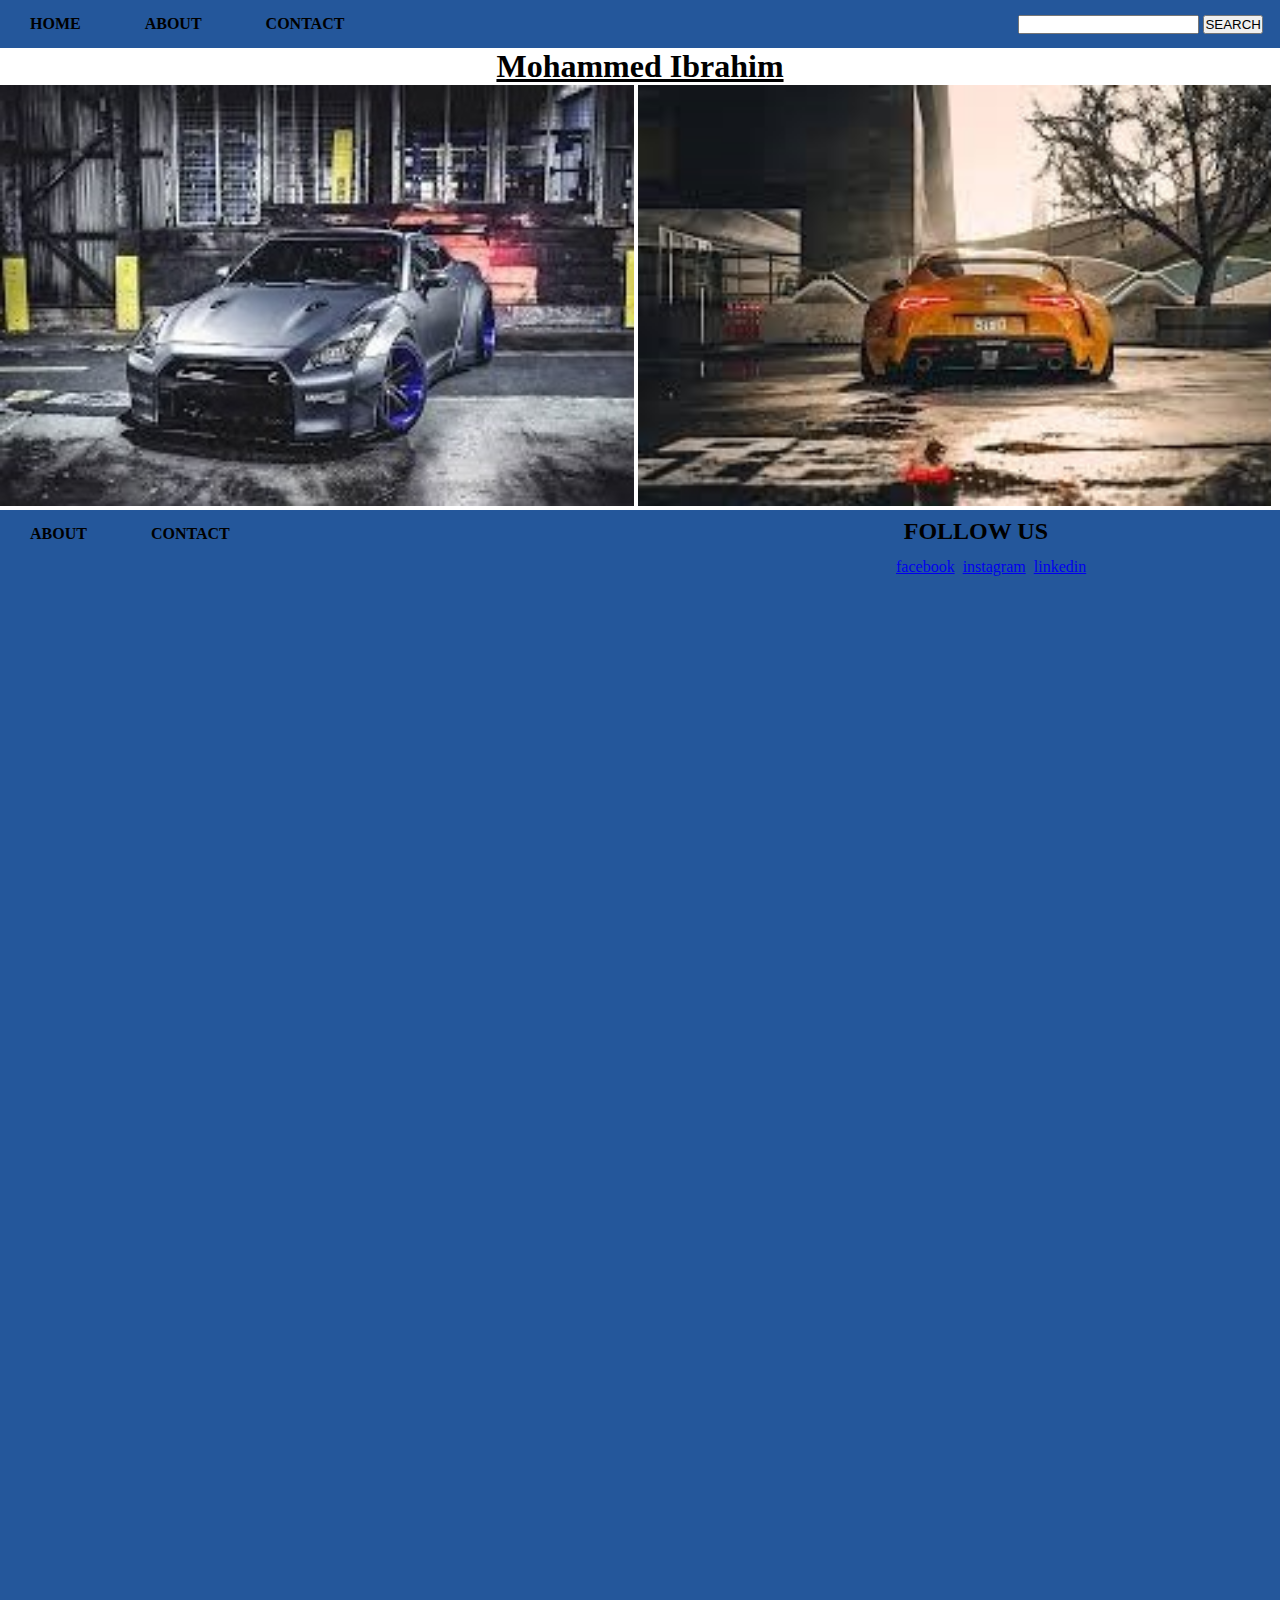
==== index.html @ 298aa694 "1st page added" ====
<!DOCTYPE html>
<html lang="en">
<head>
    <meta charset="UTF-8">
    <meta name="viewport" content="width=device-width, initial-scale=1.0">
    <title>Document</title>
    <link rel="stylesheet" href="/css/style.css">
</head>
<body>
    <div class="cls1">
        <h4>HOME</h4>
        <h4>ABOUT</h4>
        <h4>CONTACT</h4>
        <input type="search" class="sr" name="" id="">
        <button>SEARCH</button>
    </div>
    <h1>mohammed ibrahim</h1>
    <div class="cls2"><img src="/images'/p1.jpg" class="img" alt="image p1">
    <img src="/images'/p2.jpg" alt="no image" class="img"></div>
    <footer class="f"><div>
        <h4>ABOUT</h4>
        <h4>CONTACT</h4>
       
     <h2>FOLLOW US</h2><br>
        <span class="s1"><a href="https://www.facebook.com/">facebook</a></span>
        <span class="span"><a href="https://www.instagram.com/">instagram</a></span><span>
            <a href="https://in.linkedin.com/" class="span">linkedin</a>
        </span></div></footer>
</body>
</html>
---- css/style.css ----
*{
    margin: 0;
    padding: 0;
}
.cls1{
    background-color: rgb(36, 87, 155);
    width: 100vw;
    
}
.f{
    background-color: rgb(36, 87, 155);
    width: 100vw;
    min-height: 100vw;
}
h1{
    text-align: center;
    text-transform: capitalize;
    text-decoration: underline;
}
h2{
    display: inline-block;
    margin-left: 50%;
}
h4{
    display: inline-block;
    margin: 15px 30px;
}
.s1{
    
    margin-left: 70%;
}
.span{
    display: inline-block;
    margin-left: 4px;
}
.sr{
    margin-left: 50%;
}
.img{
    width: 49.5%;
    margin: 0%;
    padding: 0%;
}
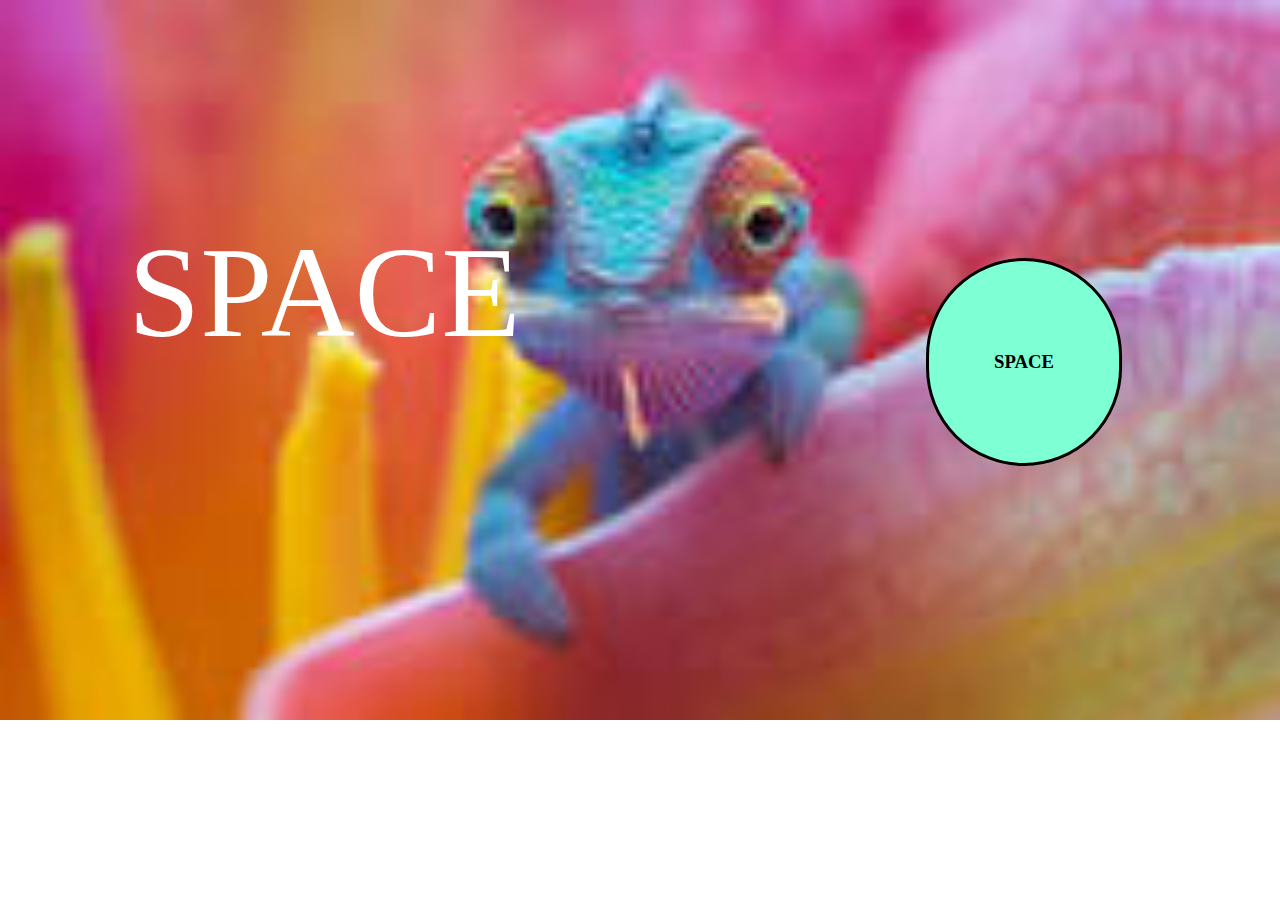
==== commit 3f4b7dae: "2nd task" ====
--- a/index.html
+++ b/index.html
@@ -3,28 +3,18 @@
 <head>
     <meta charset="UTF-8">
     <meta name="viewport" content="width=device-width, initial-scale=1.0">
-    <title>Document</title>
+    <title>BASIC HTML</title>
     <link rel="stylesheet" href="/css/style.css">
 </head>
 <body>
-    <div class="cls1">
-        <h4>HOME</h4>
-        <h4>ABOUT</h4>
-        <h4>CONTACT</h4>
-        <input type="search" class="sr" name="" id="">
-        <button>SEARCH</button>
+    <div class="parent">
+   
+
+    <div class="child">
+        <p>SPACE</p>
+        <img src="/images/p2.jpeg" alt="">
+    <h3 >SPACE</h3>
     </div>
-    <h1>mohammed ibrahim</h1>
-    <div class="cls2"><img src="/images'/p1.jpg" class="img" alt="image p1">
-    <img src="/images'/p2.jpg" alt="no image" class="img"></div>
-    <footer class="f"><div>
-        <h4>ABOUT</h4>
-        <h4>CONTACT</h4>
-       
-     <h2>FOLLOW US</h2><br>
-        <span class="s1"><a href="https://www.facebook.com/">facebook</a></span>
-        <span class="span"><a href="https://www.instagram.com/">instagram</a></span><span>
-            <a href="https://in.linkedin.com/" class="span">linkedin</a>
-        </span></div></footer>
+</div>
 </body>
 </html>--- a/css/style.css
+++ b/css/style.css
@@ -1,43 +1,49 @@
 *{
-    margin: 0;
-    padding: 0;
-}
-.cls1{
-    background-color: rgb(36, 87, 155);
-    width: 100vw;
-    
-}
-.f{
-    background-color: rgb(36, 87, 155);
-    width: 100vw;
-    min-height: 100vw;
-}
-h1{
-    text-align: center;
-    text-transform: capitalize;
-    text-decoration: underline;
-}
-h2{
-    display: inline-block;
-    margin-left: 50%;
-}
-h4{
-    display: inline-block;
-    margin: 15px 30px;
-}
-.s1{
-    
-    margin-left: 70%;
-}
-.span{
-    display: inline-block;
-    margin-left: 4px;
-}
-.sr{
-    margin-left: 50%;
-}
-.img{
-    width: 49.5%;
     margin: 0%;
     padding: 0%;
+}
+.parent{
+    position: relative;
+}
+
+ul{
+    display: inline-block;
+    margin: 10px;
+
+}
+li{
+    display: inline-block;
+    margin-left: 20px;
+}
+.cdiv{
+    background-color: black;
+    color: aliceblue;
+    width: 100%;
+    padding: 20px;
+    position: fixed;
+}
+img{
+   
+    width: 100%;
+}
+p{
+    display: inline;
+    color: white;
+    position: absolute;
+    font-size: 130px;
+    font-family: 'Times New Roman', Times, serif;
+    font-style: normal;
+    left: 10%;
+    top: 30%;
+}
+h3{
+    display: inline-block;
+    border: 3px solid;
+    padding: 90px 65px;
+    border-radius: 100px  ;
+    background-color: aquamarine;
+    position: absolute;
+    left: 80%;
+    top: 50%;
+    transform: translate(-50%,-50%);
 }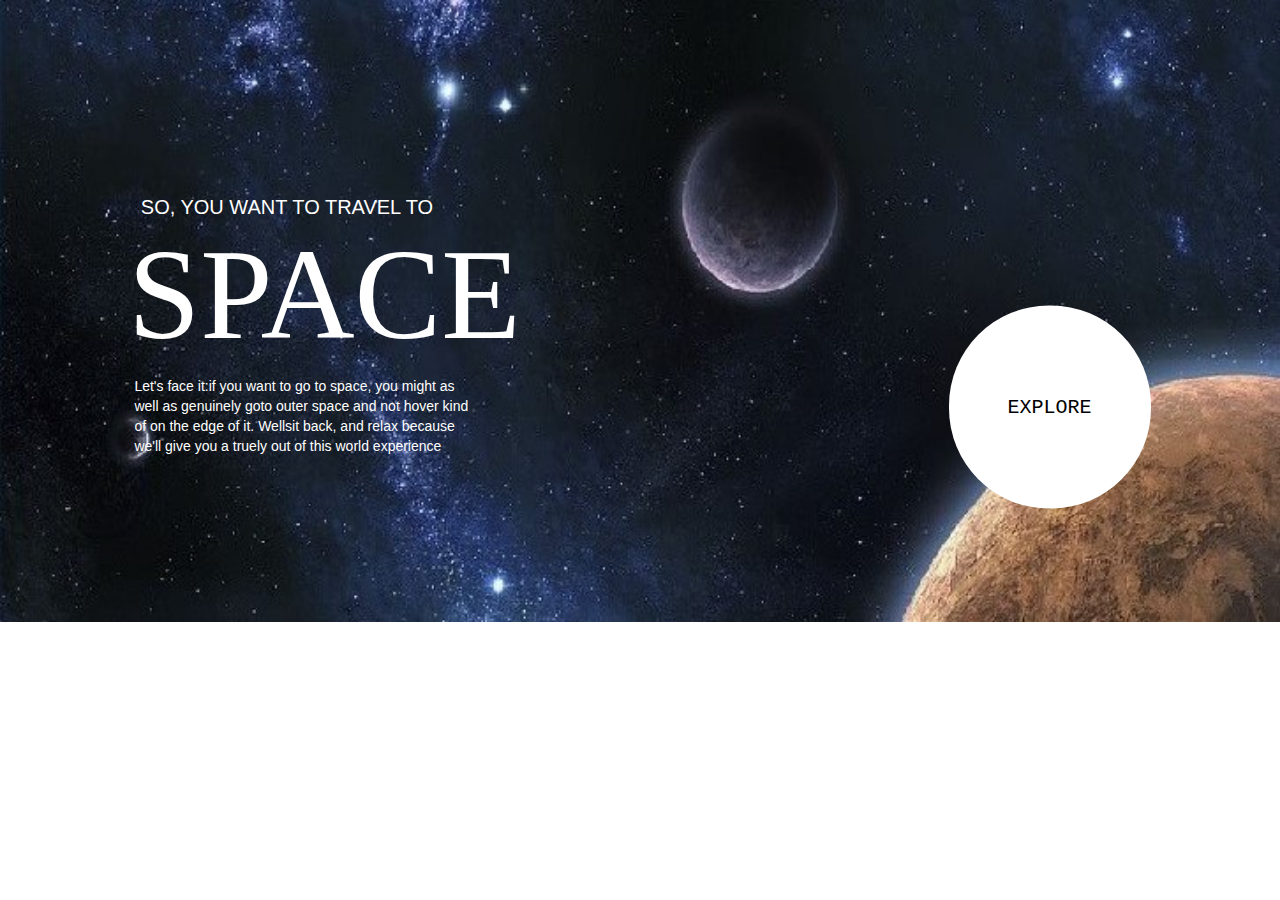
==== commit ddfde45d: "task1 completed" ====
--- a/index.html
+++ b/index.html
@@ -8,12 +8,12 @@
 </head>
 <body>
     <div class="parent">
-   
-
-    <div class="child">
-        <p>SPACE</p>
-        <img src="/images/p2.jpeg" alt="">
-    <h3 >SPACE</h3>
+        <div class="child">
+            <p class="para1">SO, YOU WANT TO TRAVEL TO</p>
+        <p class="para">SPACE</p>
+        <p class="para2">Let's face it:if you want to go to space, you might as well as genuinely goto outer space and not hover kind of on the edge of it. Wellsit back, and relax because we'll give you a truely out of this world experience</p>
+        <img src="/image/p1.jpg" alt="">
+    <p class="h3">EXPLORE</p>
     </div>
 </div>
 </body>
--- a/css/style.css
+++ b/css/style.css
@@ -26,24 +26,49 @@
    
     width: 100%;
 }
-p{
+.para1{
+    display: inline;
+    left: 11%;
+    
+    bottom: 65%;
+    font-family: 'Lucida Sans', 'Lucida Sans Regular', 'Lucida Grande', 'Lucida Sans Unicode', Geneva, Verdana, sans-serif;
+    font-size: 20px;
+    color: white;
+    position: absolute;
+}
+.para2{
+    display: inline;
+    position: absolute;
+    color: white;
+    font-size: 15px;
+    right: 63%;
+    line-height: 20px;
+    left: 10.5%;
+    font-family: 'Lucida Sans', 'Lucida Sans Regular', 'Lucida Grande', 'Lucida Sans Unicode', Geneva, Verdana, sans-serif;
+    font-size: 14px;
+    top: 60%;
+}
+ .para{
     display: inline;
     color: white;
     position: absolute;
     font-size: 130px;
-    font-family: 'Times New Roman', Times, serif;
-    font-style: normal;
+    font-family: Cambria, Cochin, Georgia, Times, 'Times New Roman', serif;
     left: 10%;
-    top: 30%;
+    top: 35%;
+    font-weight: 10;
 }
-h3{
+.h3{
     display: inline-block;
-    border: 3px solid;
-    padding: 90px 65px;
+    border: 3px ;
+    padding: 90px 59px;
     border-radius: 100px  ;
-    background-color: aquamarine;
+    background-color: white;
     position: absolute;
-    left: 80%;
-    top: 50%;
+    font-size: 20px;
+    font-weight: 500;
+    font-family: 'Courier New', Courier, monospace;
+    left: 82%;
+    top:65%;
     transform: translate(-50%,-50%);
 }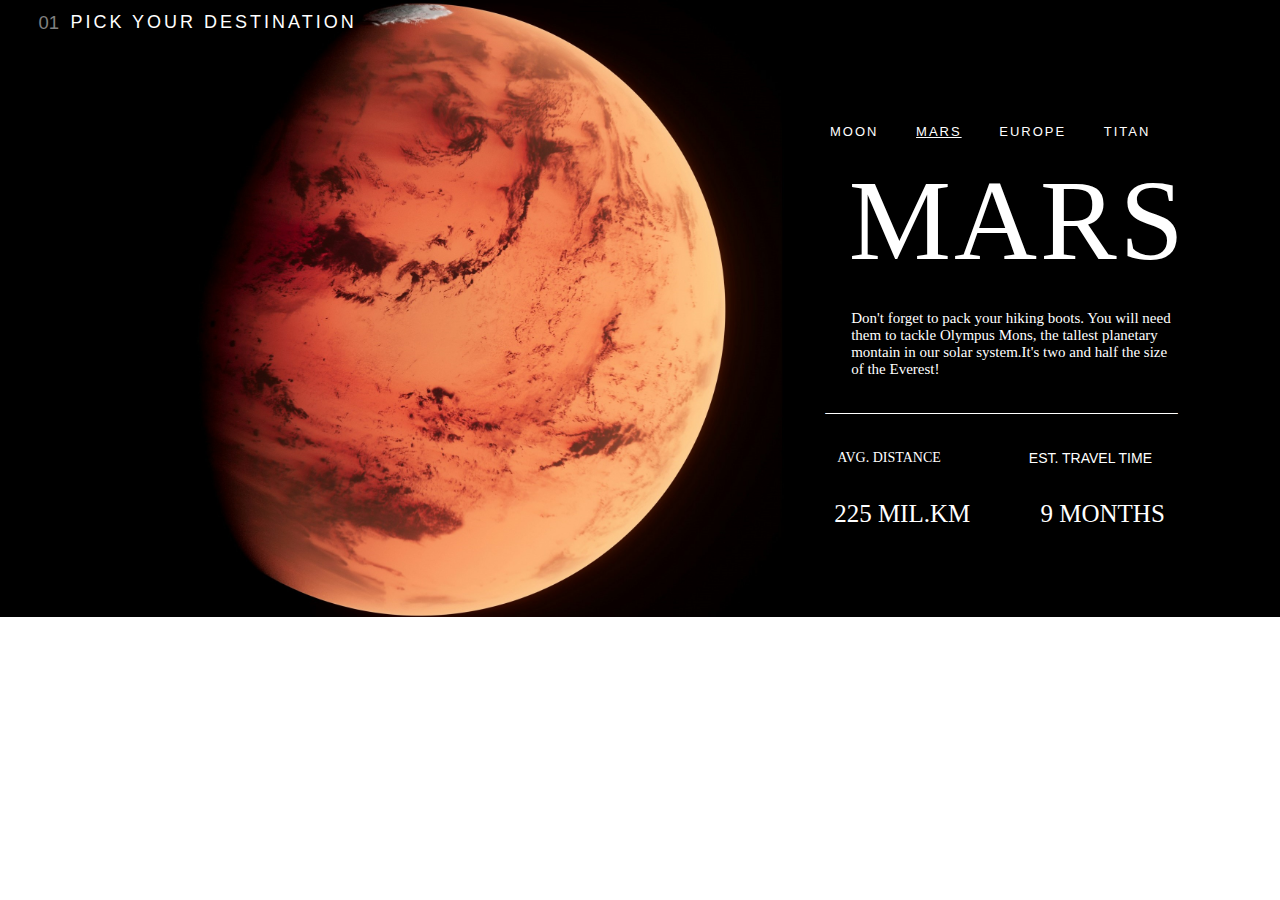
==== commit 6d0c1a0f: "task2" ====
--- a/index.html
+++ b/index.html
@@ -3,18 +3,30 @@
 <head>
     <meta charset="UTF-8">
     <meta name="viewport" content="width=device-width, initial-scale=1.0">
-    <title>BASIC HTML</title>
+    <title>Document</title>
     <link rel="stylesheet" href="/css/style.css">
 </head>
 <body>
     <div class="parent">
         <div class="child">
-            <p class="para1">SO, YOU WANT TO TRAVEL TO</p>
-        <p class="para">SPACE</p>
-        <p class="para2">Let's face it:if you want to go to space, you might as well as genuinely goto outer space and not hover kind of on the edge of it. Wellsit back, and relax because we'll give you a truely out of this world experience</p>
-        <img src="/image/p1.jpg" alt="">
-    <p class="h3">EXPLORE</p>
+            <img src="/images/p1.jpg" alt="">
+    <span>01</span><p class="p1">PICK YOUR DESTINATION</p>
+    <ul style="list-style: none;">
+        <li>MOON</li>
+        <li style="text-decoration: underline;">MARS</li>
+        <li>EUROPE</li>
+        <li>TITAN</li>
+    </ul><p class="p2">MARS</p>
+    <p class="p3">Don't forget to pack your hiking boots. You will need them to tackle Olympus Mons, the tallest planetary montain in our solar system.It's two and half the size of the Everest!</p>
+    <u>____________________________________________</u>
+    <footer>
+        <p class="p4">AVG. DISTANCE</p>
+        <p class="p5">225 MIL.KM</p>
+        <p class="p6">EST. TRAVEL TIME</p>
+        <p class="p7">9 MONTHS</p>
+    </footer>
+        </div>
     </div>
-</div>
+    
 </body>
 </html>--- a/css/style.css
+++ b/css/style.css
@@ -1,74 +1,112 @@
 *{
     margin: 0%;
-    padding: 0%;
+    padding: 0%
+}
+.p6{
+    position: absolute;
+    display: inline-block;
+    color :white;
+    font-size: 14px;
+    right: 10%;
+    bottom: 25%;
+    font-family: 'Segoe UI', Tahoma, Geneva, Verdana, sans-serif;
+}
+span{
+    color: grey;
+    left: 3%;
+    font-size: 18.5px;
+    font-family: 'Lucida Sans', 'Lucida Sans Regular', 'Lucida Grande', 'Lucida Sans Unicode', Geneva, Verdana, sans-serif;
+
+    top: 2%;
+    position: absolute;
 }
 .parent{
     position: relative;
 }
+img{
+    width: 100%;
 
+}
+.p5{
+    position: absolute;
+    color: white;
+    display: inline-block;
+    bottom: 15%;
+    right: 24.2%;
+    font-size: 25px;
+    font-family: 'Times New Roman', Times, serif;
+}
+.p7{
+    position: absolute;
+    color: white;
+    display: inline-block;
+    bottom: 15%;
+    right: 9%;
+    font-size: 25px;
+    font-family: 'Times New Roman', Times, serif;
+}
+.p4{
+    position: absolute;
+    color: white;
+    display: inline-block;
+    bottom: 25%;
+    right: 26.5%;
+    font-size: 14px;
+}
+.p1{
+    display: inline-block;
+    color: white;
+    font-weight: 1;
+    letter-spacing: 3px;
+    font-family: 'Lucida Sans', 'Lucida Sans Regular', 'Lucida Grande', 'Lucida Sans Unicode', Geneva, Verdana, sans-serif;
+    position: absolute;
+    top: 2%;
+    left: 5.5%;
+    font-size: 18px;
+
+}
+.p3{
+    display: inline-block;
+    position: absolute;
+    color: white;
+    top: 50%;
+    left: 66.5%;
+    right: 8%;
+    font-weight: 0px;
+    font-family: Georgia, 'Times New Roman', Times, serif;
+    font-size: 15px;
+}
+u{
+    color: white;
+    position: absolute;
+    bottom: 33%;
+    right: 8%;
+}
 ul{
+    position: absolute;
+    color: white;
     display: inline-block;
-    margin: 10px;
+    top: 20%;
+    right: 8.8%;
+    font-size: 13px;
+    font-family: 'Lucida Sans', 'Lucida Sans Regular', 'Lucida Grande', 'Lucida Sans Unicode', Geneva, Verdana, sans-serif;
+    font-weight: 0;
+}
+.p2{
+    display: inline-block;
+    color: white;
+    font-weight: 1;
+    letter-spacing: 3px;
+    font-family: 'Lucida Sans', 'Lucida Sans Regular', 'Lucida Grande', 'Lucida Sans Unicode', Geneva, Verdana, sans-serif;
+    position: absolute;
+    top: 25%;
+    font-family:Georgia, 'Times New Roman', Times, serif ;
+    left: 66.3%;
+    font-size: 115px;
 
 }
 li{
-    display: inline-block;
-    margin-left: 20px;
-}
-.cdiv{
-    background-color: black;
-    color: aliceblue;
-    width: 100%;
-    padding: 20px;
-    position: fixed;
-}
-img{
-   
-    width: 100%;
-}
-.para1{
     display: inline;
-    left: 11%;
-    
-    bottom: 65%;
-    font-family: 'Lucida Sans', 'Lucida Sans Regular', 'Lucida Grande', 'Lucida Sans Unicode', Geneva, Verdana, sans-serif;
-    font-size: 20px;
-    color: white;
-    position: absolute;
-}
-.para2{
-    display: inline;
-    position: absolute;
-    color: white;
-    font-size: 15px;
-    right: 63%;
-    line-height: 20px;
-    left: 10.5%;
-    font-family: 'Lucida Sans', 'Lucida Sans Regular', 'Lucida Grande', 'Lucida Sans Unicode', Geneva, Verdana, sans-serif;
-    font-size: 14px;
-    top: 60%;
-}
- .para{
-    display: inline;
-    color: white;
-    position: absolute;
-    font-size: 130px;
-    font-family: Cambria, Cochin, Georgia, Times, 'Times New Roman', serif;
-    left: 10%;
-    top: 35%;
-    font-weight: 10;
-}
-.h3{
-    display: inline-block;
-    border: 3px ;
-    padding: 90px 59px;
-    border-radius: 100px  ;
-    background-color: white;
-    position: absolute;
-    font-size: 20px;
-    font-weight: 500;
-    font-family: 'Courier New', Courier, monospace;
-    left: 82%;
-    top:65%;
-    transform: translate(-50%,-50%);
+    letter-spacing: 2px;
+    margin: 17px;
 }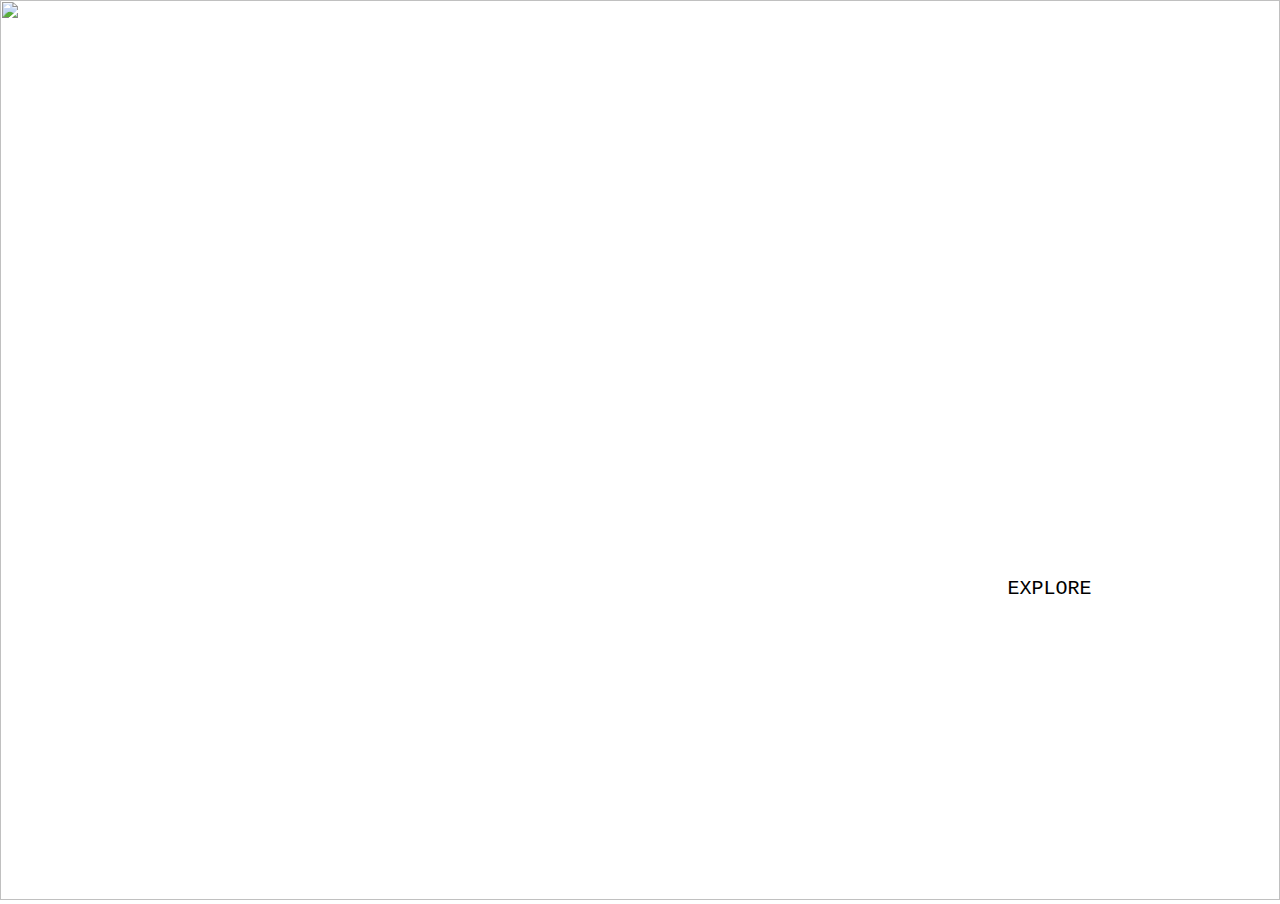
==== commit 52d915b4: "task1 added" ====
--- a/index.html
+++ b/index.html
@@ -3,30 +3,18 @@
 <head>
     <meta charset="UTF-8">
     <meta name="viewport" content="width=device-width, initial-scale=1.0">
-    <title>Document</title>
+    <title>BASIC HTML</title>
     <link rel="stylesheet" href="/css/style.css">
 </head>
 <body>
     <div class="parent">
+        <img src="/image/p1.jpg" alt="">
         <div class="child">
-            <img src="/images/p1.jpg" alt="">
-    <span>01</span><p class="p1">PICK YOUR DESTINATION</p>
-    <ul style="list-style: none;">
-        <li>MOON</li>
-        <li style="text-decoration: underline;">MARS</li>
-        <li>EUROPE</li>
-        <li>TITAN</li>
-    </ul><p class="p2">MARS</p>
-    <p class="p3">Don't forget to pack your hiking boots. You will need them to tackle Olympus Mons, the tallest planetary montain in our solar system.It's two and half the size of the Everest!</p>
-    <u>____________________________________________</u>
-    <footer>
-        <p class="p4">AVG. DISTANCE</p>
-        <p class="p5">225 MIL.KM</p>
-        <p class="p6">EST. TRAVEL TIME</p>
-        <p class="p7">9 MONTHS</p>
-    </footer>
-        </div>
+            <p class="para1">SO, YOU WANT TO TRAVEL TO</p>
+        <p class="para">SPACE</p>
+        <p class="para2">Let's face it:if you want to go to space, you might as well as genuinely goto outer space and not hover kind of on the edge of it. Wellsit back, and relax because we'll give you a truely out of this world experience</p>
+    <p class="h3">EXPLORE</p>
     </div>
-    
+</div>
 </body>
 </html>--- a/css/style.css
+++ b/css/style.css
@@ -1,112 +1,78 @@
 *{
     margin: 0%;
-    padding: 0%
-}
-.p6{
-    position: absolute;
-    display: inline-block;
-    color :white;
-    font-size: 14px;
-    right: 10%;
-    bottom: 25%;
-    font-family: 'Segoe UI', Tahoma, Geneva, Verdana, sans-serif;
-}
-span{
-    color: grey;
-    left: 3%;
-    font-size: 18.5px;
-    font-family: 'Lucida Sans', 'Lucida Sans Regular', 'Lucida Grande', 'Lucida Sans Unicode', Geneva, Verdana, sans-serif;
-
-    top: 2%;
-    position: absolute;
+    padding: 0%;
 }
 .parent{
     position: relative;
 }
-img{
-    width: 100%;
 
-}
-.p5{
-    position: absolute;
-    color: white;
+ul{
     display: inline-block;
-    bottom: 15%;
-    right: 24.2%;
-    font-size: 25px;
-    font-family: 'Times New Roman', Times, serif;
-}
-.p7{
-    position: absolute;
-    color: white;
-    display: inline-block;
-    bottom: 15%;
-    right: 9%;
-    font-size: 25px;
-    font-family: 'Times New Roman', Times, serif;
-}
-.p4{
-    position: absolute;
-    color: white;
-    display: inline-block;
-    bottom: 25%;
-    right: 26.5%;
-    font-size: 14px;
-}
-.p1{
-    display: inline-block;
-    color: white;
-    font-weight: 1;
-    letter-spacing: 3px;
-    font-family: 'Lucida Sans', 'Lucida Sans Regular', 'Lucida Grande', 'Lucida Sans Unicode', Geneva, Verdana, sans-serif;
-    position: absolute;
-    top: 2%;
-    left: 5.5%;
-    font-size: 18px;
-
-}
-.p3{
-    display: inline-block;
-    position: absolute;
-    color: white;
-    top: 50%;
-    left: 66.5%;
-    right: 8%;
-    font-weight: 0px;
-    font-family: Georgia, 'Times New Roman', Times, serif;
-    font-size: 15px;
-}
-u{
-    color: white;
-    position: absolute;
-    bottom: 33%;
-    right: 8%;
-}
-ul{
-    position: absolute;
-    color: white;
-    display: inline-block;
-    top: 20%;
-    right: 8.8%;
-    font-size: 13px;
-    font-family: 'Lucida Sans', 'Lucida Sans Regular', 'Lucida Grande', 'Lucida Sans Unicode', Geneva, Verdana, sans-serif;
-    font-weight: 0;
-}
-.p2{
-    display: inline-block;
-    color: white;
-    font-weight: 1;
-    letter-spacing: 3px;
-    font-family: 'Lucida Sans', 'Lucida Sans Regular', 'Lucida Grande', 'Lucida Sans Unicode', Geneva, Verdana, sans-serif;
-    position: absolute;
-    top: 25%;
-    font-family:Georgia, 'Times New Roman', Times, serif ;
-    left: 66.3%;
-    font-size: 115px;
+    margin: 10px;
 
 }
 li{
+    display: inline-block;
+    margin-left: 20px;
+}
+.cdiv{
+    background-color: black;
+    color: aliceblue;
+    width: 100%;
+    padding: 20px;
+    position: fixed;
+}
+img{
+   
+    width: 100%;
+    height: 100vh;
+    object-fit: cover;
+}
+.para1{
     display: inline;
+    left: 11.5%;
+    line-height: 10px;
+    bottom: 65%;
     letter-spacing: 2px;
-    margin: 17px;
+    font-family: 'Segoe UI', Tahoma, Geneva, Verdana, sans-serif;
+    font-size: 20px;
+    color: white;
+    position: absolute;
+}
+.para2{
+    display: inline;
+    position: absolute;
+    color: white;
+    font-size: 15px;
+    right: 63%;
+    line-height: 20px;
+    letter-spacing: 1px;
+    left: 10.5%;
+    font-family: 'Lucida Sans', 'Lucida Sans Regular', 'Lucida Grande', 'Lucida Sans Unicode', Geneva, Verdana, sans-serif;
+    font-size: 14px;
+    top: 60%;
+}
+ .para{
+    display: inline;
+    color: white;
+    position: absolute;
+    font-size: 130px;
+    font-family: Cambria, Cochin, Georgia, Times, 'Times New Roman', serif;
+    left: 10%;
+    top: 34%;
+    
+}
+.h3{
+    display: inline-block;
+    border: 3px ;
+    padding: 90px 59px;
+    border-radius: 100px  ;
+    background-color: white;
+    position: absolute;
+    font-size: 20px;
+    font-weight: 500;
+    font-family: 'Courier New', Courier, monospace;
+    left: 82%;
+    top:65%;
+    transform: translate(-50%,-50%);
 }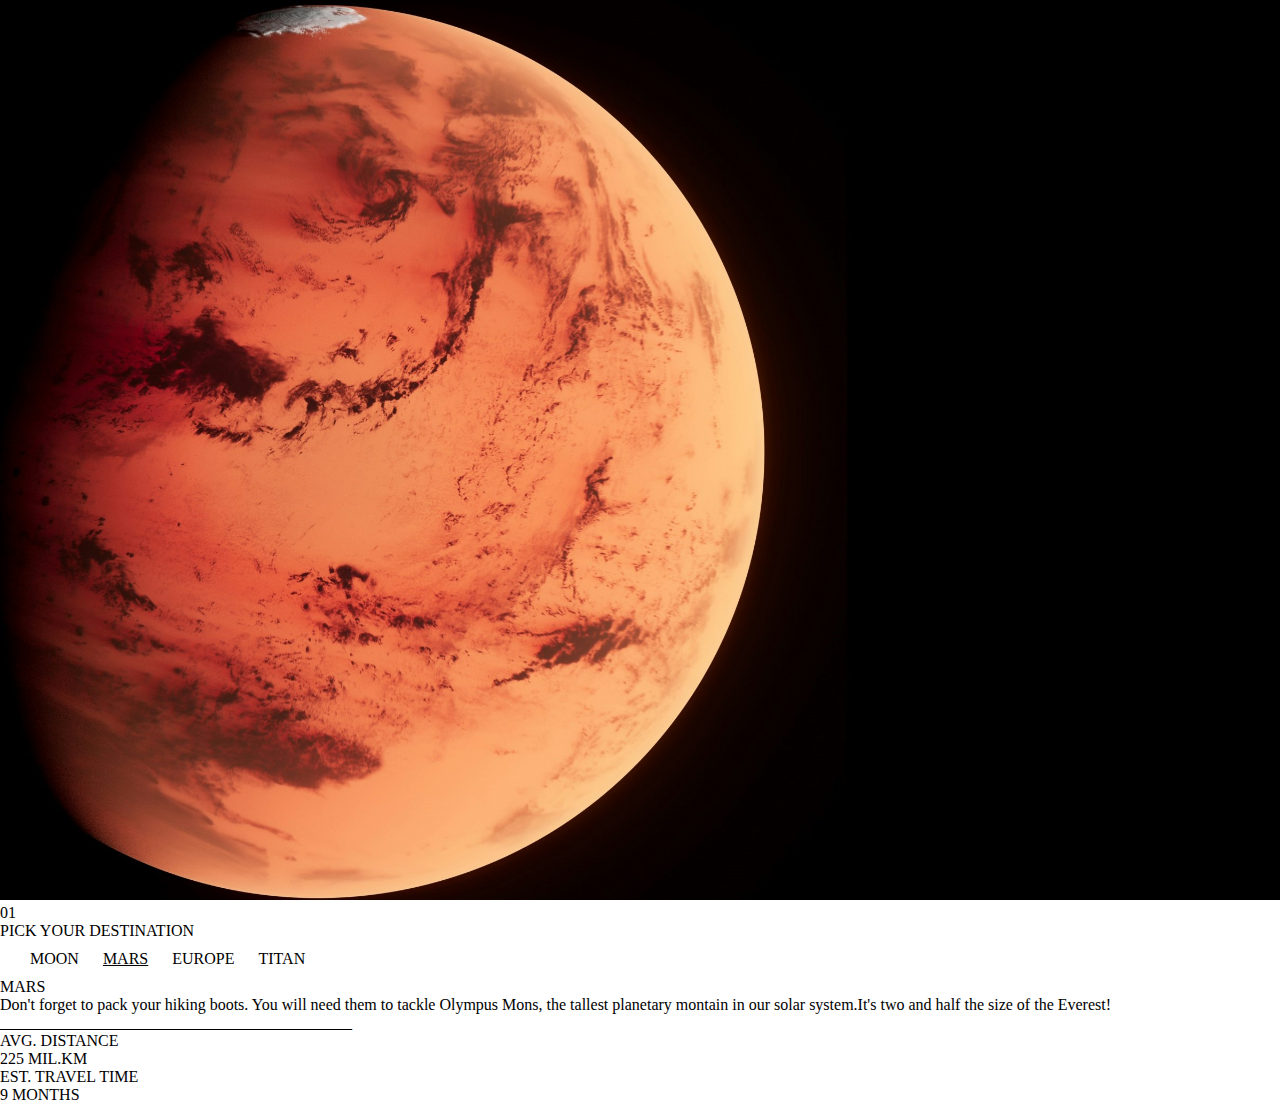
==== commit 1ddffc5d: "task2" ====
--- a/index.html
+++ b/index.html
@@ -3,18 +3,31 @@
 <head>
     <meta charset="UTF-8">
     <meta name="viewport" content="width=device-width, initial-scale=1.0">
-    <title>BASIC HTML</title>
+    <title>Document</title>
     <link rel="stylesheet" href="/css/style.css">
 </head>
 <body>
     <div class="parent">
-        <img src="/image/p1.jpg" alt="">
+        <img src="/images/p1.jpg" alt="">
+
         <div class="child">
-            <p class="para1">SO, YOU WANT TO TRAVEL TO</p>
-        <p class="para">SPACE</p>
-        <p class="para2">Let's face it:if you want to go to space, you might as well as genuinely goto outer space and not hover kind of on the edge of it. Wellsit back, and relax because we'll give you a truely out of this world experience</p>
-    <p class="h3">EXPLORE</p>
+    <span>01</span><p class="p1">PICK YOUR DESTINATION</p>
+    <ul style="list-style: none;">
+        <li>MOON</li>
+        <li style="text-decoration: underline;">MARS</li>
+        <li>EUROPE</li>
+        <li>TITAN</li>
+    </ul><p class="p2">MARS</p>
+    <p class="p3">Don't forget to pack your hiking boots. You will need them to tackle Olympus Mons, the tallest planetary montain in our solar system.It's two and half the size of the Everest!</p>
+    <u>____________________________________________</u>
+    <footer>
+        <p class="p4">AVG. DISTANCE</p>
+        <p class="p5">225 MIL.KM</p>
+        <p class="p6">EST. TRAVEL TIME</p>
+        <p class="p7">9 MONTHS</p>
+    </footer>
+        </div>
     </div>
-</div>
+    
 </body>
 </html>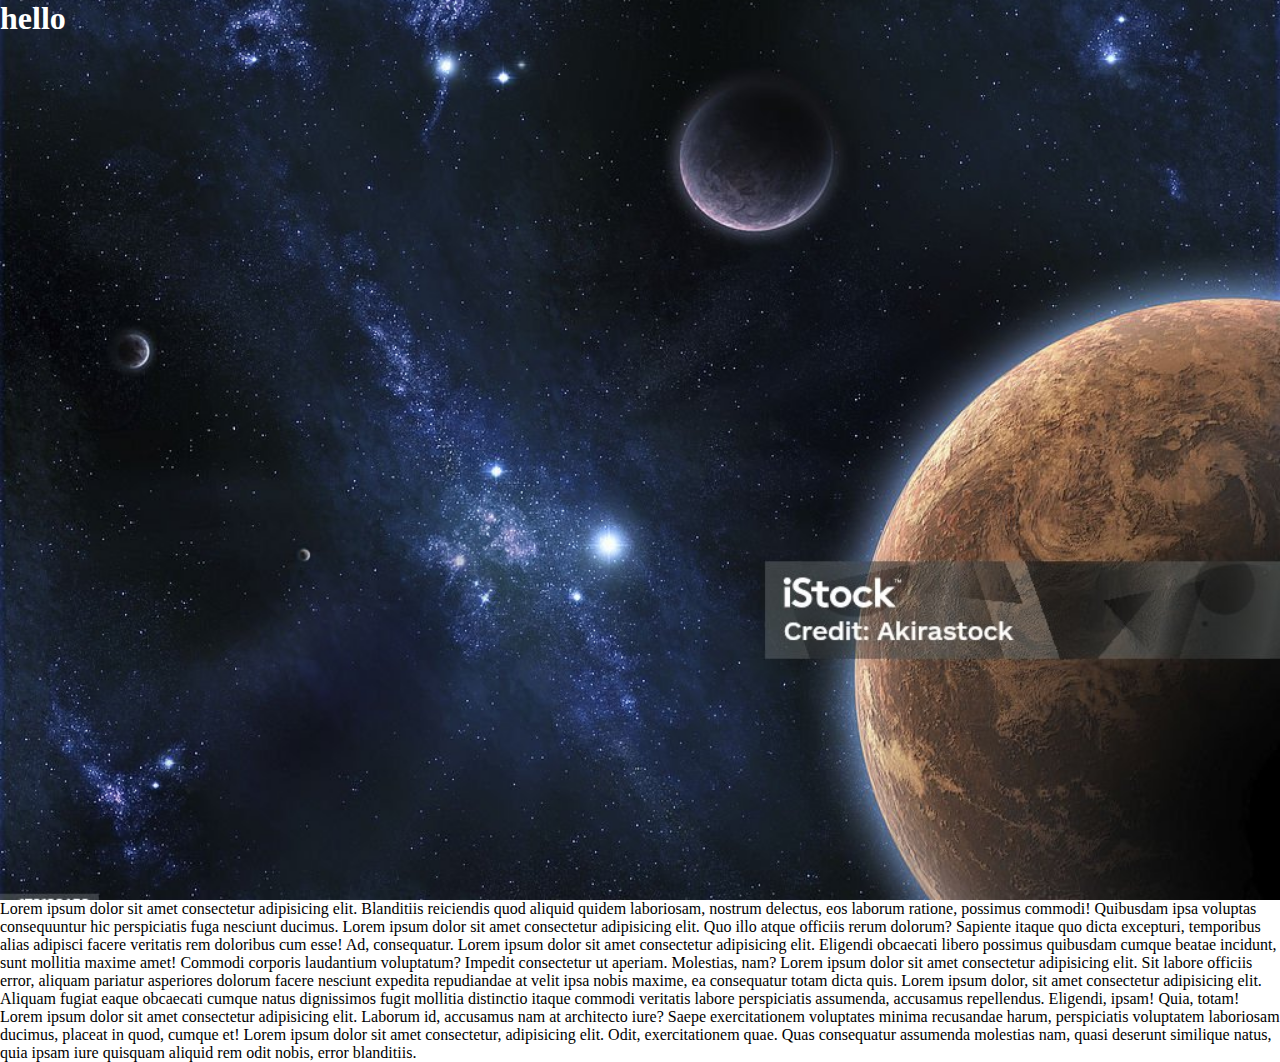
==== commit 686130e5: "dummy added" ====
--- a/index.html
+++ b/index.html
@@ -3,31 +3,23 @@
 <head>
     <meta charset="UTF-8">
     <meta name="viewport" content="width=device-width, initial-scale=1.0">
-    <title>Document</title>
+    <title>BASIC HTML</title>
     <link rel="stylesheet" href="/css/style.css">
 </head>
 <body>
     <div class="parent">
-        <img src="/images/p1.jpg" alt="">
-
         <div class="child">
-    <span>01</span><p class="p1">PICK YOUR DESTINATION</p>
-    <ul style="list-style: none;">
-        <li>MOON</li>
-        <li style="text-decoration: underline;">MARS</li>
-        <li>EUROPE</li>
-        <li>TITAN</li>
-    </ul><p class="p2">MARS</p>
-    <p class="p3">Don't forget to pack your hiking boots. You will need them to tackle Olympus Mons, the tallest planetary montain in our solar system.It's two and half the size of the Everest!</p>
-    <u>____________________________________________</u>
-    <footer>
-        <p class="p4">AVG. DISTANCE</p>
-        <p class="p5">225 MIL.KM</p>
-        <p class="p6">EST. TRAVEL TIME</p>
-        <p class="p7">9 MONTHS</p>
-    </footer>
+            <h1>hello</h1>
         </div>
-    </div>
+</div>
+<p>Lorem ipsum dolor sit amet consectetur adipisicing elit. Blanditiis reiciendis quod aliquid quidem laboriosam, nostrum delectus, eos laborum ratione, possimus commodi! Quibusdam ipsa voluptas consequuntur hic perspiciatis fuga nesciunt ducimus.
+    Lorem ipsum dolor sit amet consectetur adipisicing elit. Quo illo atque officiis rerum dolorum? Sapiente itaque quo dicta excepturi, temporibus alias adipisci facere veritatis rem doloribus cum esse! Ad, consequatur.
+    Lorem ipsum dolor sit amet consectetur adipisicing elit. Eligendi obcaecati libero possimus quibusdam cumque beatae incidunt, sunt mollitia maxime amet! Commodi corporis laudantium voluptatum? Impedit consectetur ut aperiam. Molestias, nam?
+    Lorem ipsum dolor sit amet consectetur adipisicing elit. Sit labore officiis error, aliquam pariatur asperiores dolorum facere nesciunt expedita repudiandae at velit ipsa nobis maxime, ea consequatur totam dicta quis.
+    Lorem ipsum dolor, sit amet consectetur adipisicing elit. Aliquam fugiat eaque obcaecati cumque natus dignissimos fugit mollitia distinctio itaque commodi veritatis labore perspiciatis assumenda, accusamus repellendus. Eligendi, ipsam! Quia, totam!
+    Lorem ipsum dolor sit amet consectetur adipisicing elit. Laborum id, accusamus nam at architecto iure? Saepe exercitationem voluptates minima recusandae harum, perspiciatis voluptatem laboriosam ducimus, placeat in quod, cumque et!
+    Lorem ipsum dolor sit amet consectetur, adipisicing elit. Odit, exercitationem quae. Quas consequatur assumenda molestias nam, quasi deserunt similique natus, quia ipsam iure quisquam aliquid rem odit nobis, error blanditiis.
     
+</p>
 </body>
 </html>--- a/css/style.css
+++ b/css/style.css
@@ -4,75 +4,16 @@
 }
 .parent{
     position: relative;
+    background-image: url("/image/istockphoto-172192658-1024x1024\(1\).jpg");
+    height: 100vh;
+    background-repeat: no-repeat;
+    background-position: center;
+    background-size: cover;
+    background-attachment: fixed;
 }
-
-ul{
-    display: inline-block;
-    margin: 10px;
+.child{
 
 }
-li{
-    display: inline-block;
-    margin-left: 20px;
+h1{
+    color:white;
 }
-.cdiv{
-    background-color: black;
-    color: aliceblue;
-    width: 100%;
-    padding: 20px;
-    position: fixed;
-}
-img{
-   
-    width: 100%;
-    height: 100vh;
-    object-fit: cover;
-}
-.para1{
-    display: inline;
-    left: 11.5%;
-    line-height: 10px;
-    bottom: 65%;
-    letter-spacing: 2px;
-    font-family: 'Segoe UI', Tahoma, Geneva, Verdana, sans-serif;
-    font-size: 20px;
-    color: white;
-    position: absolute;
-}
-.para2{
-    display: inline;
-    position: absolute;
-    color: white;
-    font-size: 15px;
-    right: 63%;
-    line-height: 20px;
-    letter-spacing: 1px;
-    left: 10.5%;
-    font-family: 'Lucida Sans', 'Lucida Sans Regular', 'Lucida Grande', 'Lucida Sans Unicode', Geneva, Verdana, sans-serif;
-    font-size: 14px;
-    top: 60%;
-}
- .para{
-    display: inline;
-    color: white;
-    position: absolute;
-    font-size: 130px;
-    font-family: Cambria, Cochin, Georgia, Times, 'Times New Roman', serif;
-    left: 10%;
-    top: 34%;
-    
-}
-.h3{
-    display: inline-block;
-    border: 3px ;
-    padding: 90px 59px;
-    border-radius: 100px  ;
-    background-color: white;
-    position: absolute;
-    font-size: 20px;
-    font-weight: 500;
-    font-family: 'Courier New', Courier, monospace;
-    left: 82%;
-    top:65%;
-    transform: translate(-50%,-50%);
-}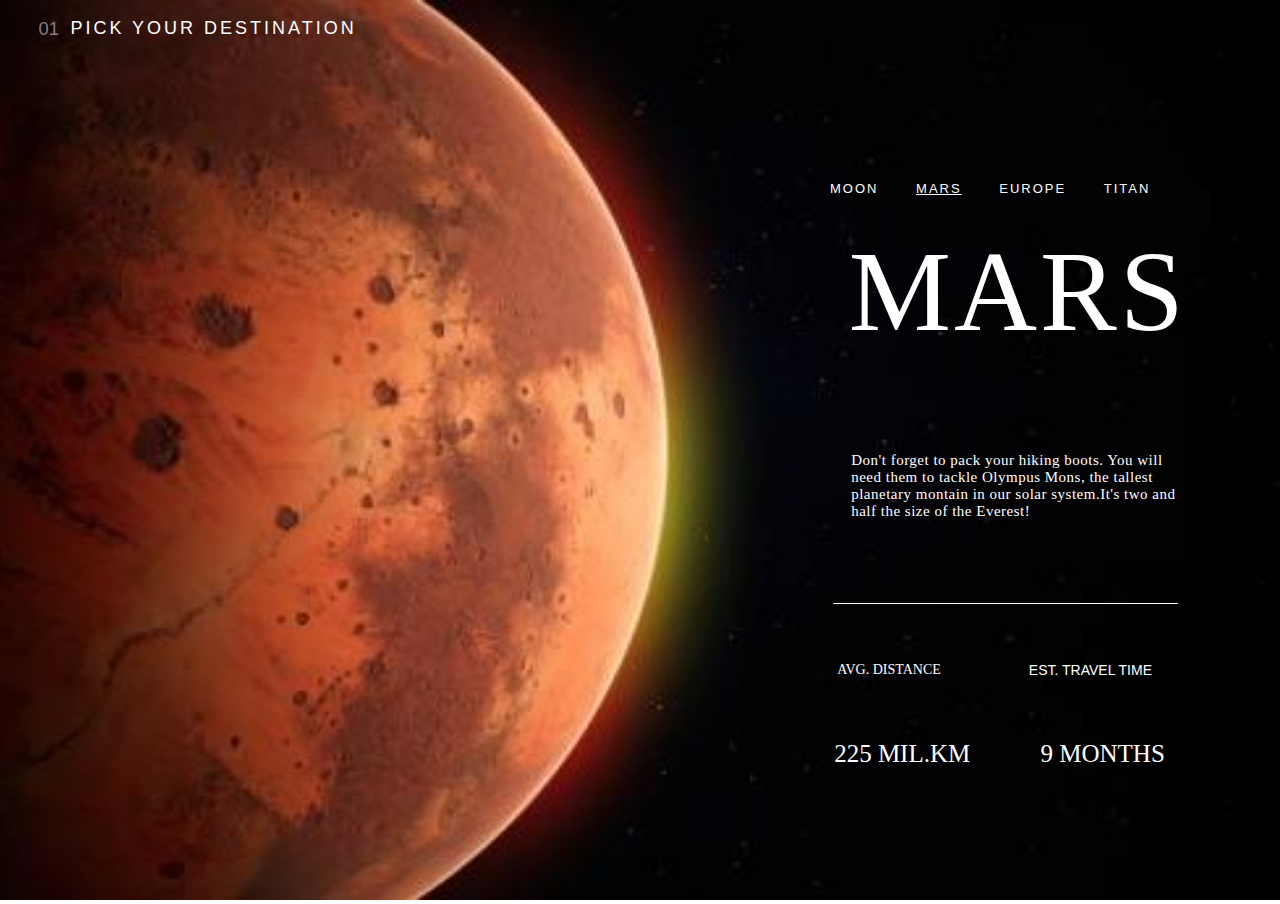
==== commit ffcdca85: "task2 added" ====
--- a/index.html
+++ b/index.html
@@ -3,23 +3,31 @@
 <head>
     <meta charset="UTF-8">
     <meta name="viewport" content="width=device-width, initial-scale=1.0">
-    <title>BASIC HTML</title>
+    <title>Document</title>
     <link rel="stylesheet" href="/css/style.css">
 </head>
 <body>
     <div class="parent">
+        <img src="/images/p2.jpg" alt="">
+
         <div class="child">
-            <h1>hello</h1>
+    <span>01</span><p class="p1">PICK YOUR DESTINATION</p>
+    <ul style="list-style: none;">
+        <li>MOON</li>
+        <li style="text-decoration: underline;">MARS</li>
+        <li>EUROPE</li>
+        <li>TITAN</li>
+    </ul><p class="p2">MARS</p>
+    <p class="p3">Don't forget to pack your hiking boots. You will need them to tackle Olympus Mons, the tallest planetary montain in our solar system.It's two and half the size of the Everest!</p>
+    <u><i>___________________________________________</i></u>
+    <footer>
+        <p class="p4">AVG. DISTANCE</p>
+        <p class="p5">225 MIL.KM</p>
+        <p class="p6">EST. TRAVEL TIME</p>
+        <p class="p7">9 MONTHS</p>
+    </footer>
         </div>
-</div>
-<p>Lorem ipsum dolor sit amet consectetur adipisicing elit. Blanditiis reiciendis quod aliquid quidem laboriosam, nostrum delectus, eos laborum ratione, possimus commodi! Quibusdam ipsa voluptas consequuntur hic perspiciatis fuga nesciunt ducimus.
-    Lorem ipsum dolor sit amet consectetur adipisicing elit. Quo illo atque officiis rerum dolorum? Sapiente itaque quo dicta excepturi, temporibus alias adipisci facere veritatis rem doloribus cum esse! Ad, consequatur.
-    Lorem ipsum dolor sit amet consectetur adipisicing elit. Eligendi obcaecati libero possimus quibusdam cumque beatae incidunt, sunt mollitia maxime amet! Commodi corporis laudantium voluptatum? Impedit consectetur ut aperiam. Molestias, nam?
-    Lorem ipsum dolor sit amet consectetur adipisicing elit. Sit labore officiis error, aliquam pariatur asperiores dolorum facere nesciunt expedita repudiandae at velit ipsa nobis maxime, ea consequatur totam dicta quis.
-    Lorem ipsum dolor, sit amet consectetur adipisicing elit. Aliquam fugiat eaque obcaecati cumque natus dignissimos fugit mollitia distinctio itaque commodi veritatis labore perspiciatis assumenda, accusamus repellendus. Eligendi, ipsam! Quia, totam!
-    Lorem ipsum dolor sit amet consectetur adipisicing elit. Laborum id, accusamus nam at architecto iure? Saepe exercitationem voluptates minima recusandae harum, perspiciatis voluptatem laboriosam ducimus, placeat in quod, cumque et!
-    Lorem ipsum dolor sit amet consectetur, adipisicing elit. Odit, exercitationem quae. Quas consequatur assumenda molestias nam, quasi deserunt similique natus, quia ipsam iure quisquam aliquid rem odit nobis, error blanditiis.
+    </div>
     
-</p>
 </body>
 </html>--- a/css/style.css
+++ b/css/style.css
@@ -1,19 +1,116 @@
 *{
     margin: 0%;
-    padding: 0%;
+    padding: 0%
+}
+.p6{
+    position: absolute;
+    display: inline-block;
+    color :white;
+    font-size: 14px;
+    right: 10%;
+    bottom: 25%;
+    font-family: 'Segoe UI', Tahoma, Geneva, Verdana, sans-serif;
+}
+span{
+    color: grey;
+    left: 3%;
+    font-size: 18.5px;
+    font-family: 'Lucida Sans', 'Lucida Sans Regular', 'Lucida Grande', 'Lucida Sans Unicode', Geneva, Verdana, sans-serif;
+
+    top: 2%;
+    position: absolute;
 }
 .parent{
     position: relative;
-    background-image: url("/image/istockphoto-172192658-1024x1024\(1\).jpg");
+}
+img{
+    width: 100%;
     height: 100vh;
-    background-repeat: no-repeat;
-    background-position: center;
-    background-size: cover;
-    background-attachment: fixed;
-}
-.child{
+    object-fit: cover;
 
 }
-h1{
-    color:white;
+.p5{
+    position: absolute;
+    color: white;
+    display: inline-block;
+    bottom: 15%;
+    right: 24.2%;
+    font-size: 25px;
+    font-family: 'Times New Roman', Times, serif;
 }
+.p7{
+    position: absolute;
+    color: white;
+    display: inline-block;
+    bottom: 15%;
+    right: 9%;
+    font-size: 25px;
+    font-family: 'Times New Roman', Times, serif;
+}
+.p4{
+    position: absolute;
+    color: white;
+    display: inline-block;
+    bottom: 25%;
+    right: 26.5%;
+    font-size: 14px;
+}
+.p1{
+    display: inline-block;
+    color: white;
+    font-weight: 1;
+    letter-spacing: 3px;
+    font-family: 'Lucida Sans', 'Lucida Sans Regular', 'Lucida Grande', 'Lucida Sans Unicode', Geneva, Verdana, sans-serif;
+    position: absolute;
+    top: 2%;
+    left: 5.5%;
+    font-size: 18px;
+
+}
+.p3{
+    display: inline-block;
+    position: absolute;
+    color: white;
+    top: 50%;
+    left: 66.5%;
+    right: 8%;
+    font-weight: 0px;
+    letter-spacing: 0.5px;
+    font-family: Georgia, 'Times New Roman', Times, serif;
+    font-size: 15px;
+}
+u{
+    color: white;
+    position: absolute;
+    bottom: 33%;
+    right: 8%;
+
+}
+ul{
+    position: absolute;
+    color: white;
+    display: inline-block;
+    top: 20%;
+    right: 8.8%;
+    font-size: 13px;
+    font-family: 'Lucida Sans', 'Lucida Sans Regular', 'Lucida Grande', 'Lucida Sans Unicode', Geneva, Verdana, sans-serif;
+    font-weight: 0;
+}
+.p2{
+    display: inline-block;
+    color: white;
+    font-weight: 1;
+    letter-spacing: 3px;
+    font-family: 'Lucida Sans', 'Lucida Sans Regular', 'Lucida Grande', 'Lucida Sans Unicode', Geneva, Verdana, sans-serif;
+    position: absolute;
+    top: 25%;
+    font-family:Georgia, 'Times New Roman', Times, serif ;
+    left: 66.3%;
+    font-size: 115px;
+
+}
+li{
+    display: inline;
+    letter-spacing: 2px;
+    margin: 17px;
+}